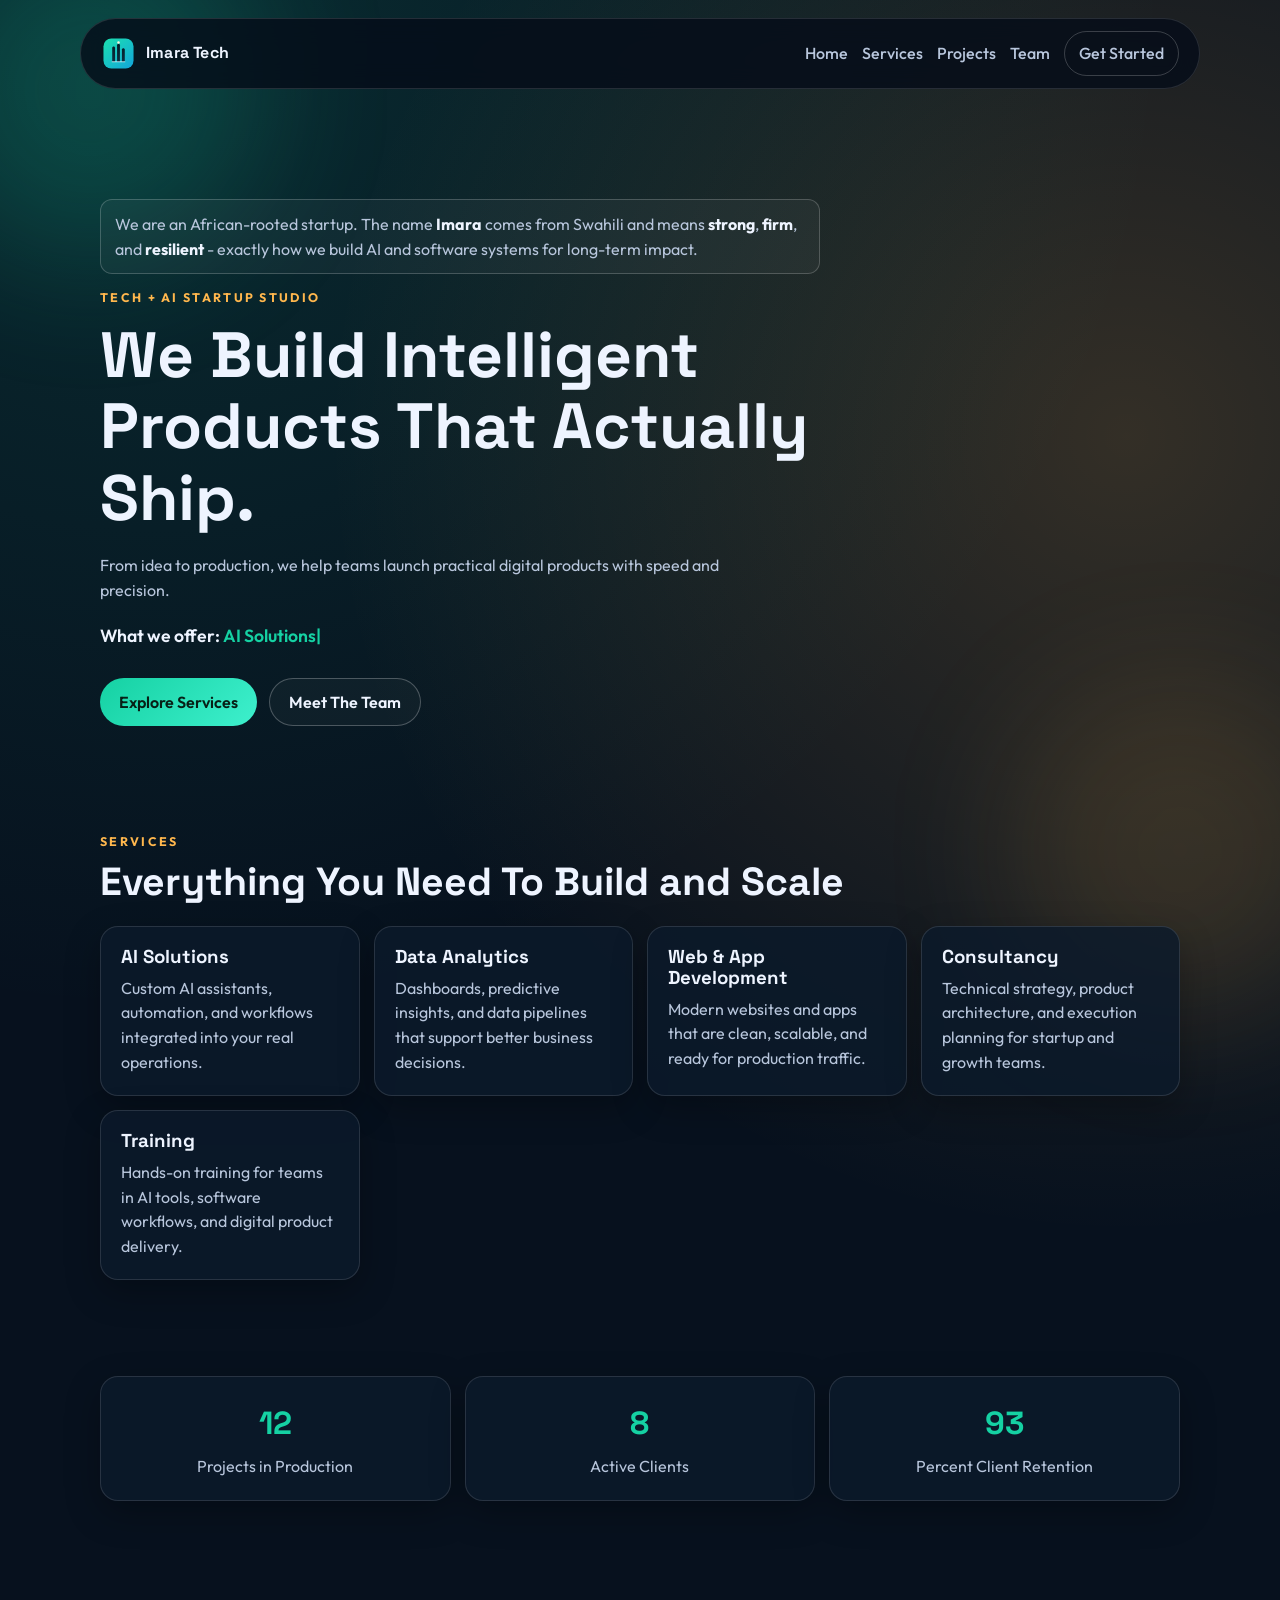
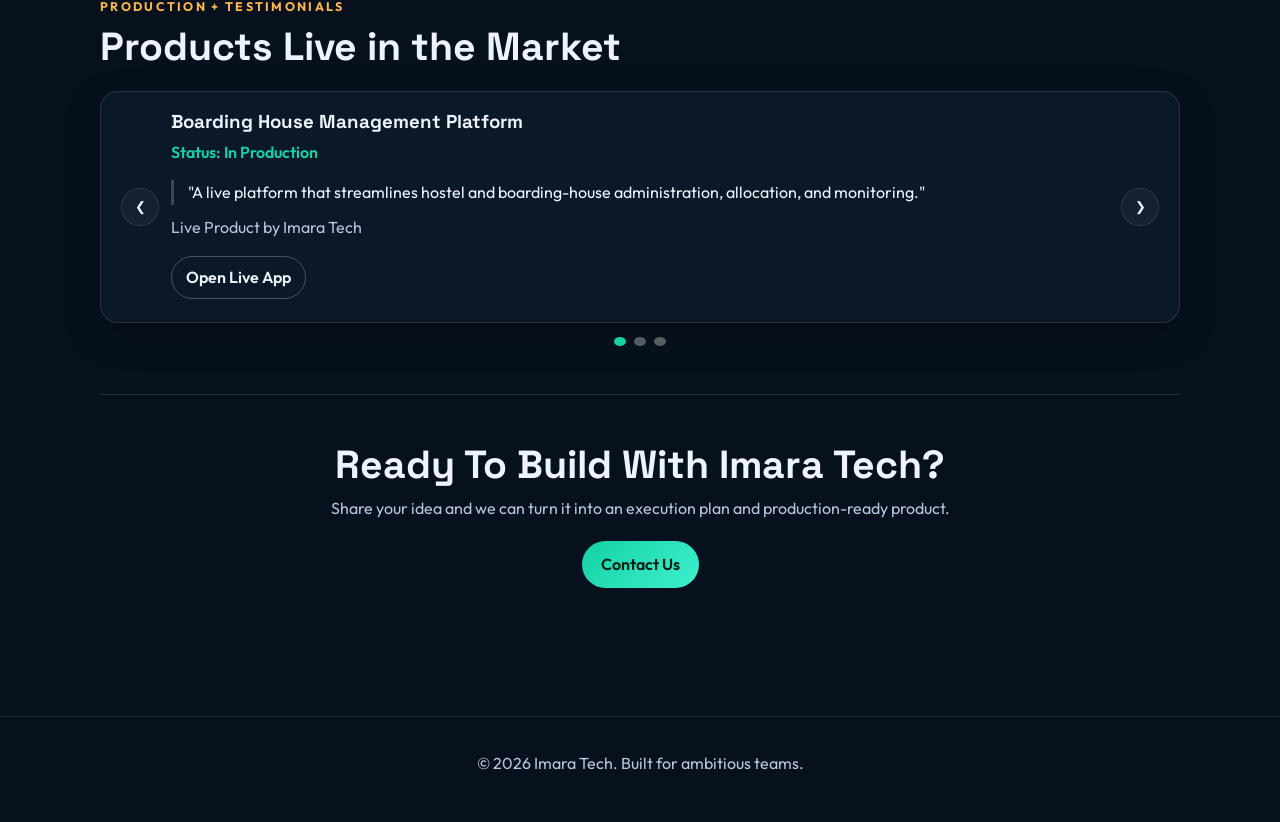
==== index.html @ db025b2d "initial site" ====
<!DOCTYPE html>
<html lang="en">
<head>
  <meta charset="UTF-8" />
  <meta name="viewport" content="width=device-width, initial-scale=1.0" />
  <title>Imara Tech | AI, Data, Web & App Innovation</title>
  <meta name="description" content="Imara Tech builds practical AI products, data systems, modern web and app platforms, and growth-focused consulting and training." />
  <link rel="preconnect" href="https://fonts.googleapis.com" />
  <link rel="preconnect" href="https://fonts.gstatic.com" crossorigin />
  <link href="https://fonts.googleapis.com/css2?family=Outfit:wght@400;500;600;700;800&family=Space+Grotesk:wght@500;700&display=swap" rel="stylesheet" />
  <link rel="stylesheet" href="styles.css?v=20260306a" />
</head>
<body>
  <div class="bg-orb orb-a" aria-hidden="true"></div>
  <div class="bg-orb orb-b" aria-hidden="true"></div>

  <header class="site-header">
    <a href="index.html" class="brand">
      <span class="brand-mark">
        <img class="brand-mark-img" src="assets/logo/imara-mark.svg" alt="Imara Tech logo" />
      </span>
      <span class="brand-text">Imara Tech</span>
    </a>
    <button class="menu-btn" id="menu-btn" aria-label="Toggle navigation">Menu</button>
    <nav id="main-nav" class="main-nav">
      <a href="#home">Home</a>
      <a href="#services">Services</a>
      <a href="#projects">Projects</a>
      <a href="team.html">Team</a>
      <a href="#contact" class="nav-cta">Get Started</a>
    </nav>
  </header>

  <main>
    <section id="home" class="hero reveal">
      <p class="origin-note">
        We are an African-rooted startup. The name <strong>Imara</strong> comes from Swahili and means
        <strong>strong</strong>, <strong>firm</strong>, and <strong>resilient</strong> - exactly how we build AI and software systems for long-term impact.
      </p>
      <p class="eyebrow">Tech + AI Startup Studio</p>
      <h1>We Build Intelligent Products That Actually Ship.</h1>
      <p class="hero-copy">From idea to production, we help teams launch practical digital products with speed and precision.</p>
      <p class="typing-line">What we offer: <span id="typed-service" aria-live="polite"></span><span class="cursor">|</span></p>
      <div class="hero-actions">
        <a href="#services" class="btn btn-primary">Explore Services</a>
        <a href="team.html" class="btn btn-ghost">Meet The Team</a>
      </div>
    </section>

    <section id="services" class="section reveal">
      <div class="section-head">
        <p class="eyebrow">Services</p>
        <h2>Everything You Need To Build and Scale</h2>
      </div>
      <div class="service-grid">
        <article class="card service-card">
          <h3>AI Solutions</h3>
          <p>Custom AI assistants, automation, and workflows integrated into your real operations.</p>
        </article>
        <article class="card service-card">
          <h3>Data Analytics</h3>
          <p>Dashboards, predictive insights, and data pipelines that support better business decisions.</p>
        </article>
        <article class="card service-card">
          <h3>Web & App Development</h3>
          <p>Modern websites and apps that are clean, scalable, and ready for production traffic.</p>
        </article>
        <article class="card service-card">
          <h3>Consultancy</h3>
          <p>Technical strategy, product architecture, and execution planning for startup and growth teams.</p>
        </article>
        <article class="card service-card">
          <h3>Training</h3>
          <p>Hands-on training for teams in AI tools, software workflows, and digital product delivery.</p>
        </article>
      </div>
    </section>

    <section class="section stats reveal" aria-label="Company highlights">
      <div class="stat card">
        <span class="counter" data-target="12">0</span>
        <p>Projects in Production</p>
      </div>
      <div class="stat card">
        <span class="counter" data-target="8">0</span>
        <p>Active Clients</p>
      </div>
      <div class="stat card">
        <span class="counter" data-target="96">0</span>
        <p>Percent Client Retention</p>
      </div>
    </section>

    <section id="projects" class="section reveal">
      <div class="section-head">
        <p class="eyebrow">Production + Testimonials</p>
        <h2>Products Live in the Market</h2>
      </div>

      <div class="testimonial-wrap card">
        <button class="slider-btn" id="prev-slide" aria-label="Previous testimonial">&#10094;</button>

        <article class="slide" data-slide>
          <h3 id="project-title">Boarding House Management Platform</h3>
          <p class="project-meta" id="project-status">Status: In Production</p>
          <blockquote id="project-quote">
            "A live platform that streamlines hostel and boarding-house administration, allocation, and monitoring."
          </blockquote>
          <p class="quote-author" id="project-author">Live Product by Imara Tech</p>
          <p class="project-link-wrap">
            <a id="project-link" class="project-link" href="https://boarding-house-management.streamlit.app/" target="_blank" rel="noopener noreferrer">Open Live App</a>
          </p>
        </article>

        <button class="slider-btn" id="next-slide" aria-label="Next testimonial">&#10095;</button>
      </div>

      <div class="slider-dots" id="slider-dots" aria-label="Testimonial navigation"></div>
    </section>

    <section id="contact" class="section cta reveal">
      <h2>Ready To Build With Imara Tech?</h2>
      <p>Share your idea and we can turn it into an execution plan and production-ready product.</p>
      <a class="btn btn-primary" href="mailto:hello@imaratech.com">Contact Us</a>
    </section>
  </main>

  <footer class="site-footer">
    <p>&copy; <span id="year"></span> Imara Tech. Built for ambitious teams.</p>
  </footer>

  <script src="script.js?v=20260306a"></script>
</body>
</html>
---- styles.css ----
:root {
  --bg: #07111e;
  --bg-soft: #0f1e33;
  --surface: rgba(12, 26, 43, 0.82);
  --text: #eef4ff;
  --muted: #b8c6dc;
  --brand: #15d1a3;
  --brand-dark: #0cae88;
  --accent: #ffb74d;
  --line: rgba(255, 255, 255, 0.12);
  --max-width: 1120px;
  --radius: 18px;
  --shadow: 0 12px 35px rgba(0, 0, 0, 0.28);
}

* {
  box-sizing: border-box;
}

html {
  scroll-behavior: smooth;
}

body {
  margin: 0;
  font-family: "Outfit", sans-serif;
  background:
    radial-gradient(circle at 12% 0%, rgba(21, 209, 163, 0.14), transparent 38%),
    radial-gradient(circle at 88% 18%, rgba(255, 183, 77, 0.18), transparent 35%),
    var(--bg);
  color: var(--text);
  line-height: 1.55;
  overflow-x: hidden;
}

.bg-orb {
  position: fixed;
  width: 340px;
  height: 340px;
  border-radius: 50%;
  filter: blur(70px);
  z-index: -1;
  opacity: 0.5;
}

.orb-a {
  top: -80px;
  left: -80px;
  background: rgba(21, 209, 163, 0.38);
}

.orb-b {
  right: -70px;
  bottom: -120px;
  background: rgba(255, 183, 77, 0.24);
}

.site-header {
  max-width: var(--max-width);
  margin: 18px auto 0;
  padding: 12px 20px;
  border: 1px solid var(--line);
  border-radius: 999px;
  background: rgba(5, 13, 25, 0.82);
  backdrop-filter: blur(12px);
  display: flex;
  align-items: center;
  justify-content: space-between;
  gap: 16px;
  position: sticky;
  top: 10px;
  z-index: 30;
}

.brand {
  display: inline-flex;
  align-items: center;
  gap: 10px;
  text-decoration: none;
  color: var(--text);
  font-family: "Space Grotesk", sans-serif;
  font-weight: 700;
}

.brand-mark {
  width: 35px;
  height: 35px;
  border-radius: 10px;
  display: grid;
  place-items: center;
  overflow: hidden;
}

.brand-mark-img {
  width: 100%;
  height: 100%;
  display: block;
  object-fit: cover;
}

.brand-text {
  letter-spacing: 0.2px;
}

.main-nav {
  display: flex;
  align-items: center;
  gap: 14px;
}

.main-nav a {
  color: var(--muted);
  text-decoration: none;
  font-weight: 500;
  transition: color 0.25s ease;
}

.main-nav a:hover,
.main-nav a.active-link {
  color: var(--text);
}

.nav-cta {
  padding: 9px 14px;
  border-radius: 999px;
  border: 1px solid rgba(255, 255, 255, 0.2);
}

.menu-btn {
  display: none;
  border: 1px solid var(--line);
  background: rgba(255, 255, 255, 0.04);
  color: var(--text);
  border-radius: 10px;
  padding: 8px 12px;
  font-family: inherit;
}

main {
  max-width: var(--max-width);
  margin: 0 auto;
  padding: 30px 20px 80px;
}

.hero {
  padding: 80px 0 58px;
  max-width: 760px;
}

.hero.slim {
  padding-top: 56px;
}

.origin-note {
  margin: 0 0 14px;
  padding: 12px 14px;
  border: 1px solid rgba(255, 255, 255, 0.2);
  border-radius: 12px;
  background: rgba(255, 255, 255, 0.04);
  color: var(--muted);
  max-width: 720px;
}

.origin-note strong {
  color: var(--text);
}

.eyebrow {
  margin: 0;
  text-transform: uppercase;
  letter-spacing: 2.3px;
  color: var(--accent);
  font-size: 0.78rem;
  font-weight: 700;
}

h1,
h2,
h3 {
  font-family: "Space Grotesk", sans-serif;
  line-height: 1.12;
  margin: 0;
}

h1 {
  margin-top: 12px;
  font-size: clamp(2rem, 5vw, 4rem);
}

h2 {
  font-size: clamp(1.55rem, 3.2vw, 2.45rem);
}

.hero-copy {
  margin: 18px 0 0;
  color: var(--muted);
  max-width: 620px;
}

.typing-line {
  margin: 20px 0 0;
  font-size: 1.1rem;
  font-weight: 600;
}

#typed-service {
  color: var(--brand);
}

.cursor {
  animation: blink 0.95s step-end infinite;
  color: var(--brand);
}

@keyframes blink {
  50% {
    opacity: 0;
  }
}

.hero-actions {
  margin-top: 28px;
  display: flex;
  gap: 12px;
  flex-wrap: wrap;
}

.btn {
  display: inline-flex;
  align-items: center;
  justify-content: center;
  border-radius: 999px;
  text-decoration: none;
  padding: 11px 19px;
  font-weight: 600;
}

.btn-primary {
  color: #072016;
  background: linear-gradient(135deg, var(--brand), #3ef0cd);
}

.btn-primary:hover {
  background: linear-gradient(135deg, #0fcb9f, #2de0bf);
}

.btn-ghost {
  color: var(--text);
  border: 1px solid rgba(255, 255, 255, 0.25);
  background: rgba(255, 255, 255, 0.03);
}

.section {
  padding: 48px 0;
}

.section-head {
  margin-bottom: 22px;
}

.section-head h2 {
  margin-top: 8px;
}

.card {
  border: 1px solid var(--line);
  background: var(--surface);
  border-radius: var(--radius);
  box-shadow: var(--shadow);
}

.service-grid {
  display: grid;
  grid-template-columns: repeat(auto-fit, minmax(220px, 1fr));
  gap: 14px;
}

.service-card {
  padding: 20px;
  transition: transform 0.25s ease, border-color 0.25s ease;
  transform-style: preserve-3d;
}

.service-card h3 {
  margin-bottom: 8px;
  color: var(--text);
}

.service-card p {
  margin: 0;
  color: var(--muted);
}

.service-card:hover {
  border-color: rgba(21, 209, 163, 0.56);
}

.stats {
  display: grid;
  grid-template-columns: repeat(auto-fit, minmax(180px, 1fr));
  gap: 14px;
}

.stat {
  padding: 22px;
  text-align: center;
}

.counter {
  display: block;
  font-family: "Space Grotesk", sans-serif;
  font-size: 2rem;
  font-weight: 700;
  color: var(--brand);
}

.stat p {
  margin: 5px 0 0;
  color: var(--muted);
}

.testimonial-wrap {
  display: grid;
  grid-template-columns: auto 1fr auto;
  align-items: center;
  gap: 12px;
  padding: 20px;
}

.slide {
  min-height: 190px;
}

.slide h3 {
  margin-bottom: 7px;
}

.project-meta {
  margin: 0;
  color: var(--brand);
  font-weight: 600;
}

blockquote {
  margin: 16px 0 0;
  padding-left: 14px;
  border-left: 3px solid rgba(255, 255, 255, 0.2);
  color: var(--text);
}

.quote-author {
  margin-top: 10px;
  color: var(--muted);
}

.project-link-wrap {
  margin: 16px 0 0;
}

.project-link {
  display: inline-flex;
  text-decoration: none;
  border-radius: 999px;
  border: 1px solid rgba(255, 255, 255, 0.25);
  color: var(--text);
  padding: 8px 14px;
  font-weight: 600;
  transition: border-color 0.2s ease, color 0.2s ease, transform 0.2s ease;
}

.project-link:hover {
  color: var(--brand);
  border-color: rgba(21, 209, 163, 0.56);
  transform: translateY(-1px);
}

.slider-btn {
  border: 1px solid var(--line);
  background: rgba(255, 255, 255, 0.04);
  color: var(--text);
  width: 38px;
  height: 38px;
  border-radius: 50%;
  cursor: pointer;
}

.slider-dots {
  margin-top: 14px;
  display: flex;
  gap: 8px;
  justify-content: center;
}

.dot {
  width: 9px;
  height: 9px;
  border-radius: 50%;
  background: rgba(255, 255, 255, 0.32);
  border: none;
  cursor: pointer;
}

.dot.active {
  background: var(--brand);
}

.team-grid {
  display: grid;
  grid-template-columns: repeat(auto-fit, minmax(230px, 1fr));
  gap: 14px;
}

.team-card {
  padding: 18px;
}

.avatar-wrap {
  width: 112px;
  height: 112px;
  margin-bottom: 12px;
}

.avatar-photo {
  width: 100%;
  height: 100%;
  border-radius: 20px;
  object-fit: cover;
  border: 1px solid rgba(255, 255, 255, 0.22);
  box-shadow: 0 10px 28px rgba(0, 0, 0, 0.28);
}

.avatar {
  width: 100%;
  height: 100%;
  border-radius: 20px;
  background: linear-gradient(135deg, rgba(21, 209, 163, 0.88), rgba(255, 183, 77, 0.88));
  display: grid;
  place-items: center;
  color: #062018;
  font-weight: 700;
  font-family: "Space Grotesk", sans-serif;
}

.team-role {
  margin: 6px 0 8px;
  color: var(--brand);
  font-weight: 600;
}

.team-bio {
  margin: 0;
  color: var(--muted);
}

.team-link-wrap {
  margin: 14px 0 0;
}

.team-link {
  color: var(--text);
  text-decoration: none;
  font-weight: 600;
  border-bottom: 1px solid rgba(255, 255, 255, 0.2);
  padding-bottom: 2px;
}

.team-link:hover {
  color: var(--brand);
}

.cta {
  text-align: center;
  border-top: 1px solid var(--line);
}

.cta h2 {
  margin-bottom: 10px;
}

.cta p {
  color: var(--muted);
  margin: 0 auto 20px;
  max-width: 680px;
}

.site-footer {
  border-top: 1px solid var(--line);
  text-align: center;
  padding: 18px 20px 30px;
  color: var(--muted);
}

.reveal {
  opacity: 0;
  transform: translateY(28px);
  transition: opacity 0.65s ease, transform 0.65s ease;
}

.reveal.visible {
  opacity: 1;
  transform: translateY(0);
}

@media (max-width: 860px) {
  .menu-btn {
    display: inline-flex;
  }

  .main-nav {
    position: absolute;
    top: 64px;
    left: 12px;
    right: 12px;
    border: 1px solid var(--line);
    border-radius: 16px;
    background: rgba(5, 13, 25, 0.96);
    padding: 12px;
    flex-direction: column;
    align-items: stretch;
    display: none;
  }

  .main-nav.open {
    display: flex;
  }

  .main-nav a {
    padding: 8px;
  }

  .nav-cta {
    text-align: center;
  }

  .site-header {
    border-radius: 16px;
    align-items: flex-start;
  }

  .brand-text {
    font-size: 0.95rem;
  }

  .hero {
    padding-top: 44px;
  }

  .testimonial-wrap {
    grid-template-columns: 1fr;
    text-align: left;
  }

  .slider-btn {
    justify-self: start;
  }
}
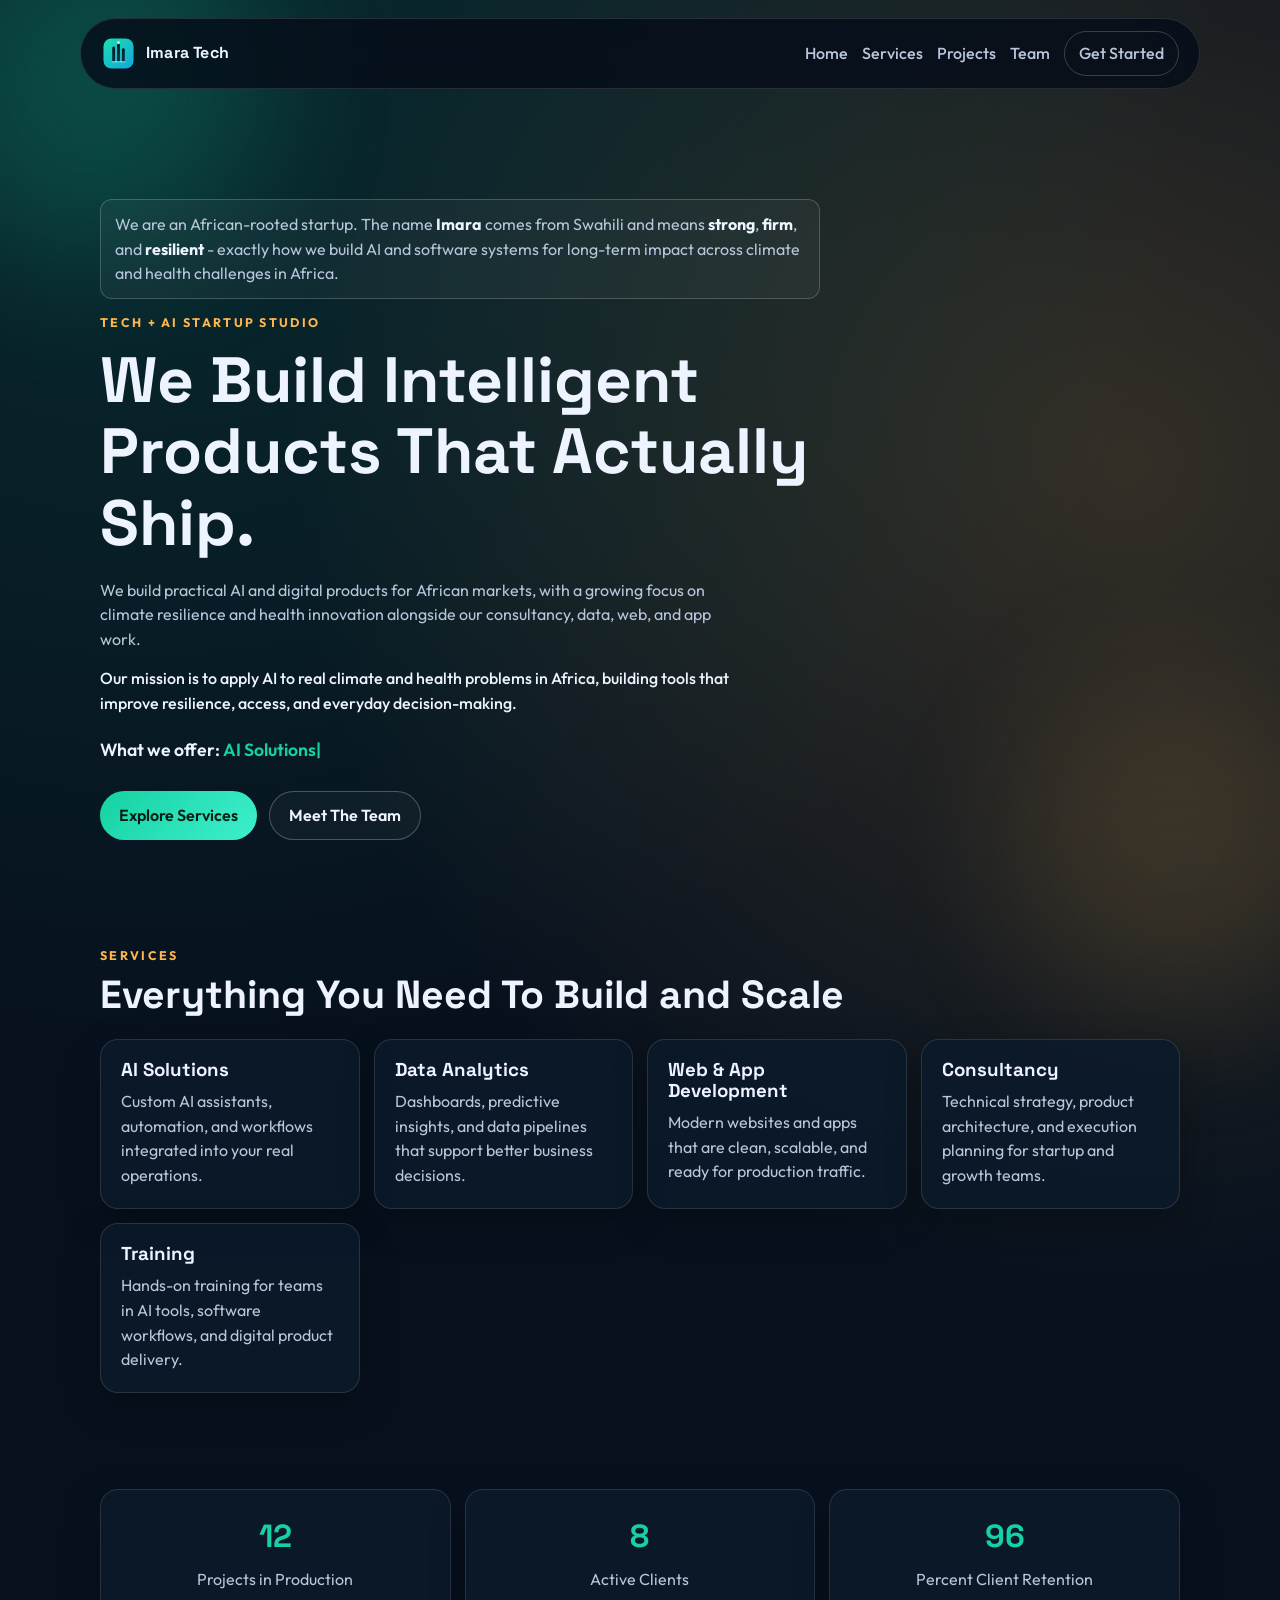
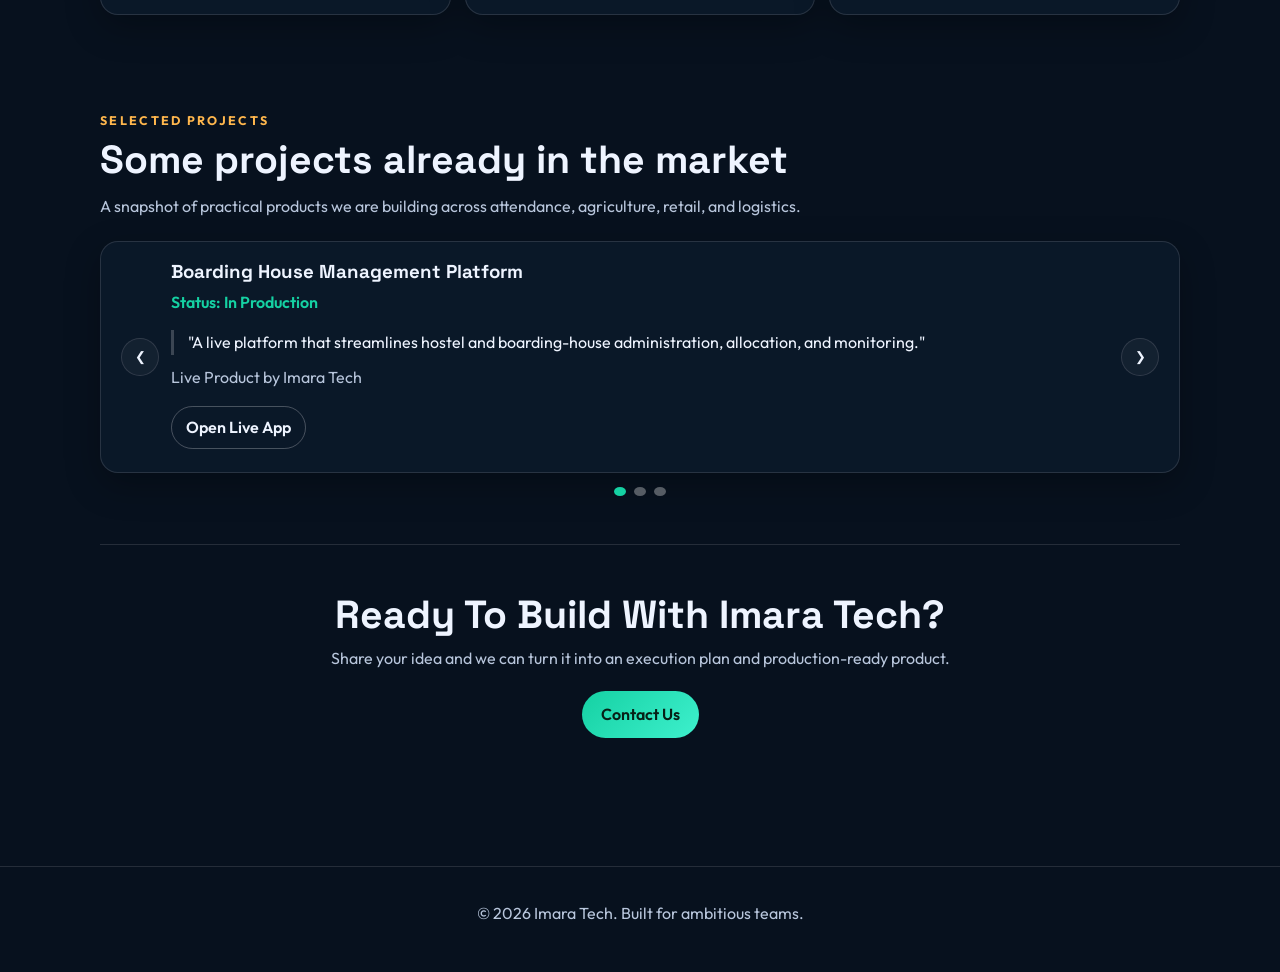
==== commit a0afa312: "Add mission statement to homepage" ====
--- a/index.html
+++ b/index.html
@@ -3,8 +3,8 @@
 <head>
   <meta charset="UTF-8" />
   <meta name="viewport" content="width=device-width, initial-scale=1.0" />
-  <title>Imara Tech | AI, Data, Web & App Innovation</title>
-  <meta name="description" content="Imara Tech builds practical AI products, data systems, modern web and app platforms, and growth-focused consulting and training." />
+  <title>Imara Tech | AI for Climate, Health, and Digital Innovation</title>
+  <meta name="description" content="Imara Tech builds practical AI products, data systems, and digital platforms with a focus on climate and health challenges in Africa." />
   <link rel="preconnect" href="https://fonts.googleapis.com" />
   <link rel="preconnect" href="https://fonts.gstatic.com" crossorigin />
   <link href="https://fonts.googleapis.com/css2?family=Outfit:wght@400;500;600;700;800&family=Space+Grotesk:wght@500;700&display=swap" rel="stylesheet" />
@@ -35,11 +35,12 @@
     <section id="home" class="hero reveal">
       <p class="origin-note">
         We are an African-rooted startup. The name <strong>Imara</strong> comes from Swahili and means
-        <strong>strong</strong>, <strong>firm</strong>, and <strong>resilient</strong> - exactly how we build AI and software systems for long-term impact.
+        <strong>strong</strong>, <strong>firm</strong>, and <strong>resilient</strong> - exactly how we build AI and software systems for long-term impact across climate and health challenges in Africa.
       </p>
       <p class="eyebrow">Tech + AI Startup Studio</p>
       <h1>We Build Intelligent Products That Actually Ship.</h1>
-      <p class="hero-copy">From idea to production, we help teams launch practical digital products with speed and precision.</p>
+      <p class="hero-copy">We build practical AI and digital products for African markets, with a growing focus on climate resilience and health innovation alongside our consultancy, data, web, and app work.</p>
+      <p class="mission-note">Our mission is to apply AI to real climate and health problems in Africa, building tools that improve resilience, access, and everyday decision-making.</p>
       <p class="typing-line">What we offer: <span id="typed-service" aria-live="polite"></span><span class="cursor">|</span></p>
       <div class="hero-actions">
         <a href="#services" class="btn btn-primary">Explore Services</a>
@@ -93,22 +94,23 @@
 
     <section id="projects" class="section reveal">
       <div class="section-head">
-        <p class="eyebrow">Production + Testimonials</p>
-        <h2>Products Live in the Market</h2>
+        <p class="eyebrow">Selected Projects</p>
+        <h2>Some projects already in the market</h2>
+        <p class="section-copy">A snapshot of practical products we are building across attendance, agriculture, retail, and logistics.</p>
       </div>
 
       <div class="testimonial-wrap card">
         <button class="slider-btn" id="prev-slide" aria-label="Previous testimonial">&#10094;</button>
 
         <article class="slide" data-slide>
-          <h3 id="project-title">Boarding House Management Platform</h3>
+          <h3 id="project-title">Facial Recognition for Attendance</h3>
           <p class="project-meta" id="project-status">Status: In Production</p>
           <blockquote id="project-quote">
-            "A live platform that streamlines hostel and boarding-house administration, allocation, and monitoring."
+            "A computer vision attendance platform built to reduce manual registers, improve accuracy, and give schools or teams faster reporting on presence and timekeeping."
           </blockquote>
-          <p class="quote-author" id="project-author">Live Product by Imara Tech</p>
+          <p class="quote-author" id="project-author">Education and workforce operations solution</p>
           <p class="project-link-wrap">
-            <a id="project-link" class="project-link" href="https://boarding-house-management.streamlit.app/" target="_blank" rel="noopener noreferrer">Open Live App</a>
+            <a id="project-link" class="project-link" href="#" style="display: none;">View Project</a>
           </p>
         </article>
 
--- a/styles.css
+++ b/styles.css
@@ -197,6 +197,13 @@
   max-width: 620px;
 }
 
+.mission-note {
+  margin: 14px 0 0;
+  max-width: 680px;
+  color: var(--text);
+  font-weight: 500;
+}
+
 .typing-line {
   margin: 20px 0 0;
   font-size: 1.1rem;
@@ -260,6 +267,12 @@
 
 .section-head h2 {
   margin-top: 8px;
+}
+
+.section-copy {
+  margin: 12px 0 0;
+  max-width: 760px;
+  color: var(--muted);
 }
 
 .card {
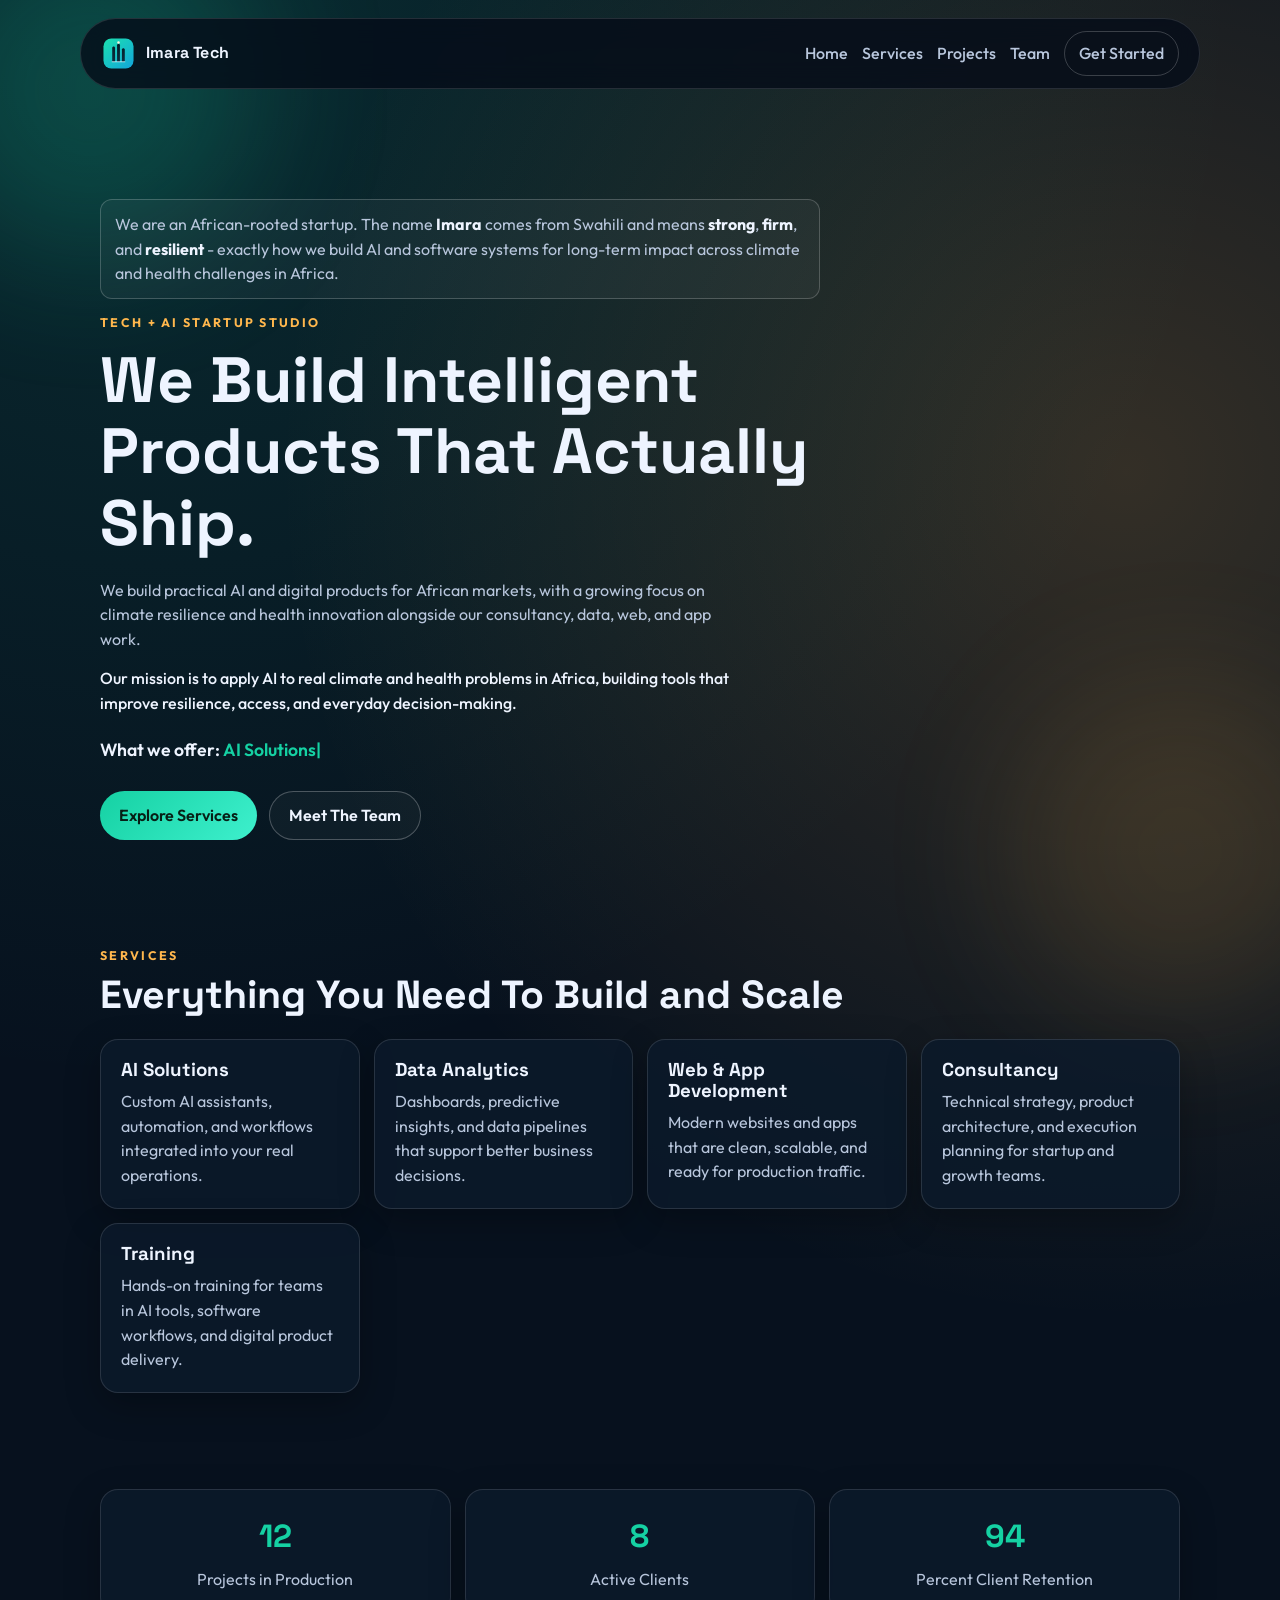
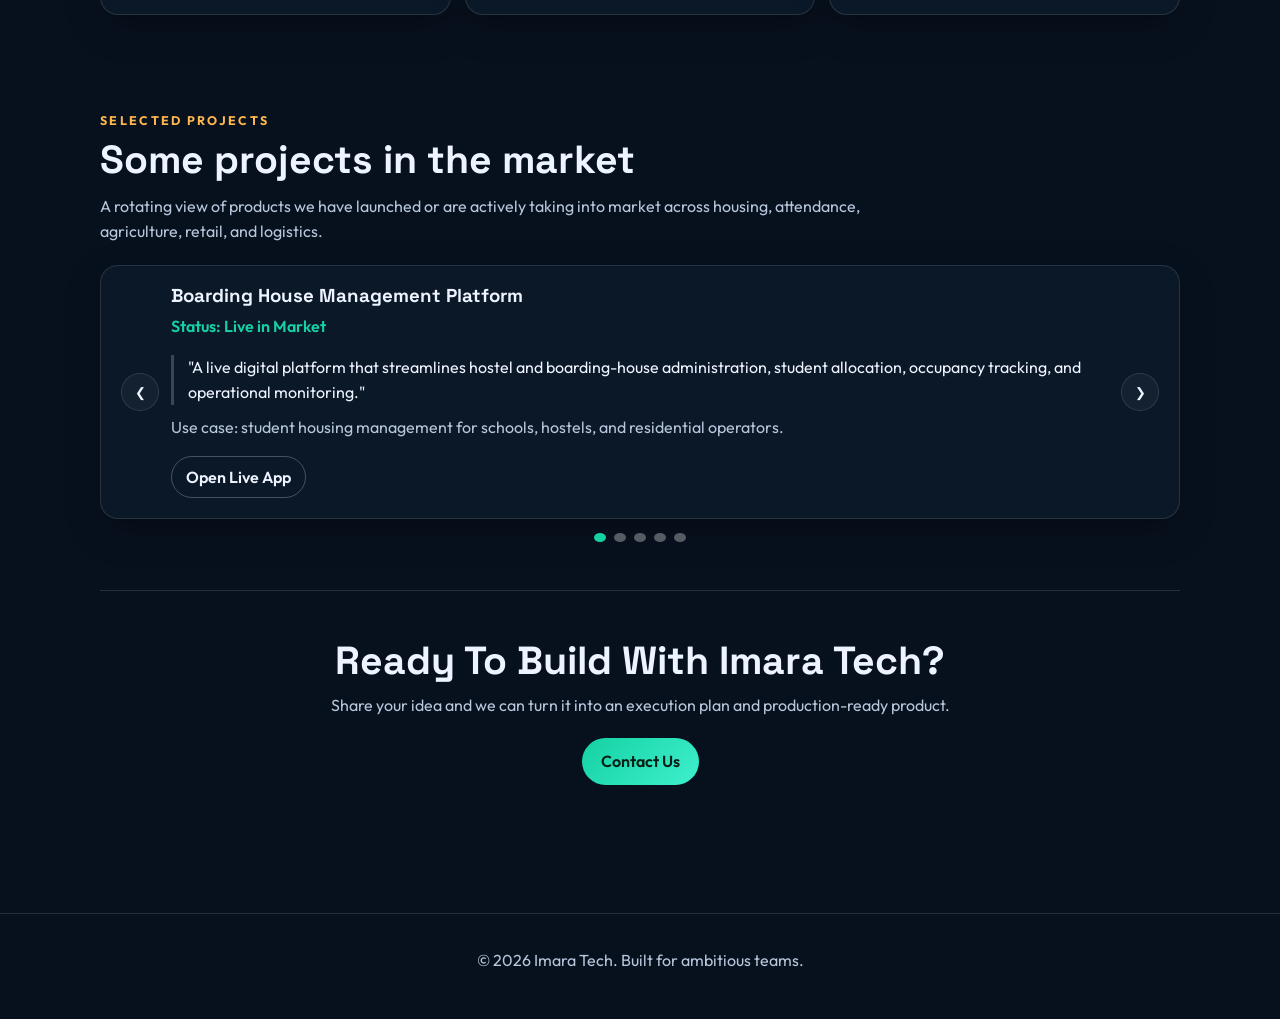
==== commit 7cd68d28: "Update projects slider with five projects" ====
--- a/index.html
+++ b/index.html
@@ -95,29 +95,29 @@
     <section id="projects" class="section reveal">
       <div class="section-head">
         <p class="eyebrow">Selected Projects</p>
-        <h2>Some projects already in the market</h2>
-        <p class="section-copy">A snapshot of practical products we are building across attendance, agriculture, retail, and logistics.</p>
+        <h2>Some projects in the market</h2>
+        <p class="section-copy">A rotating view of products we have launched or are actively taking into market across housing, attendance, agriculture, retail, and logistics.</p>
       </div>
 
       <div class="testimonial-wrap card">
-        <button class="slider-btn" id="prev-slide" aria-label="Previous testimonial">&#10094;</button>
+        <button class="slider-btn" id="prev-slide" aria-label="Previous project">&#10094;</button>
 
         <article class="slide" data-slide>
-          <h3 id="project-title">Facial Recognition for Attendance</h3>
-          <p class="project-meta" id="project-status">Status: In Production</p>
+          <h3 id="project-title">Boarding House Management Platform</h3>
+          <p class="project-meta" id="project-status">Status: Live in Market</p>
           <blockquote id="project-quote">
-            "A computer vision attendance platform built to reduce manual registers, improve accuracy, and give schools or teams faster reporting on presence and timekeeping."
+            "A live digital platform that streamlines hostel and boarding-house administration, student allocation, occupancy tracking, and operational monitoring."
           </blockquote>
-          <p class="quote-author" id="project-author">Education and workforce operations solution</p>
+          <p class="quote-author" id="project-author">Use case: student housing management for schools, hostels, and residential operators.</p>
           <p class="project-link-wrap">
-            <a id="project-link" class="project-link" href="#" style="display: none;">View Project</a>
+            <a id="project-link" class="project-link" href="https://boarding-house-management.streamlit.app/" target="_blank" rel="noopener noreferrer">Open Live App</a>
           </p>
         </article>
 
-        <button class="slider-btn" id="next-slide" aria-label="Next testimonial">&#10095;</button>
+        <button class="slider-btn" id="next-slide" aria-label="Next project">&#10095;</button>
       </div>
 
-      <div class="slider-dots" id="slider-dots" aria-label="Testimonial navigation"></div>
+      <div class="slider-dots" id="slider-dots" aria-label="Project navigation"></div>
     </section>
 
     <section id="contact" class="section cta reveal">
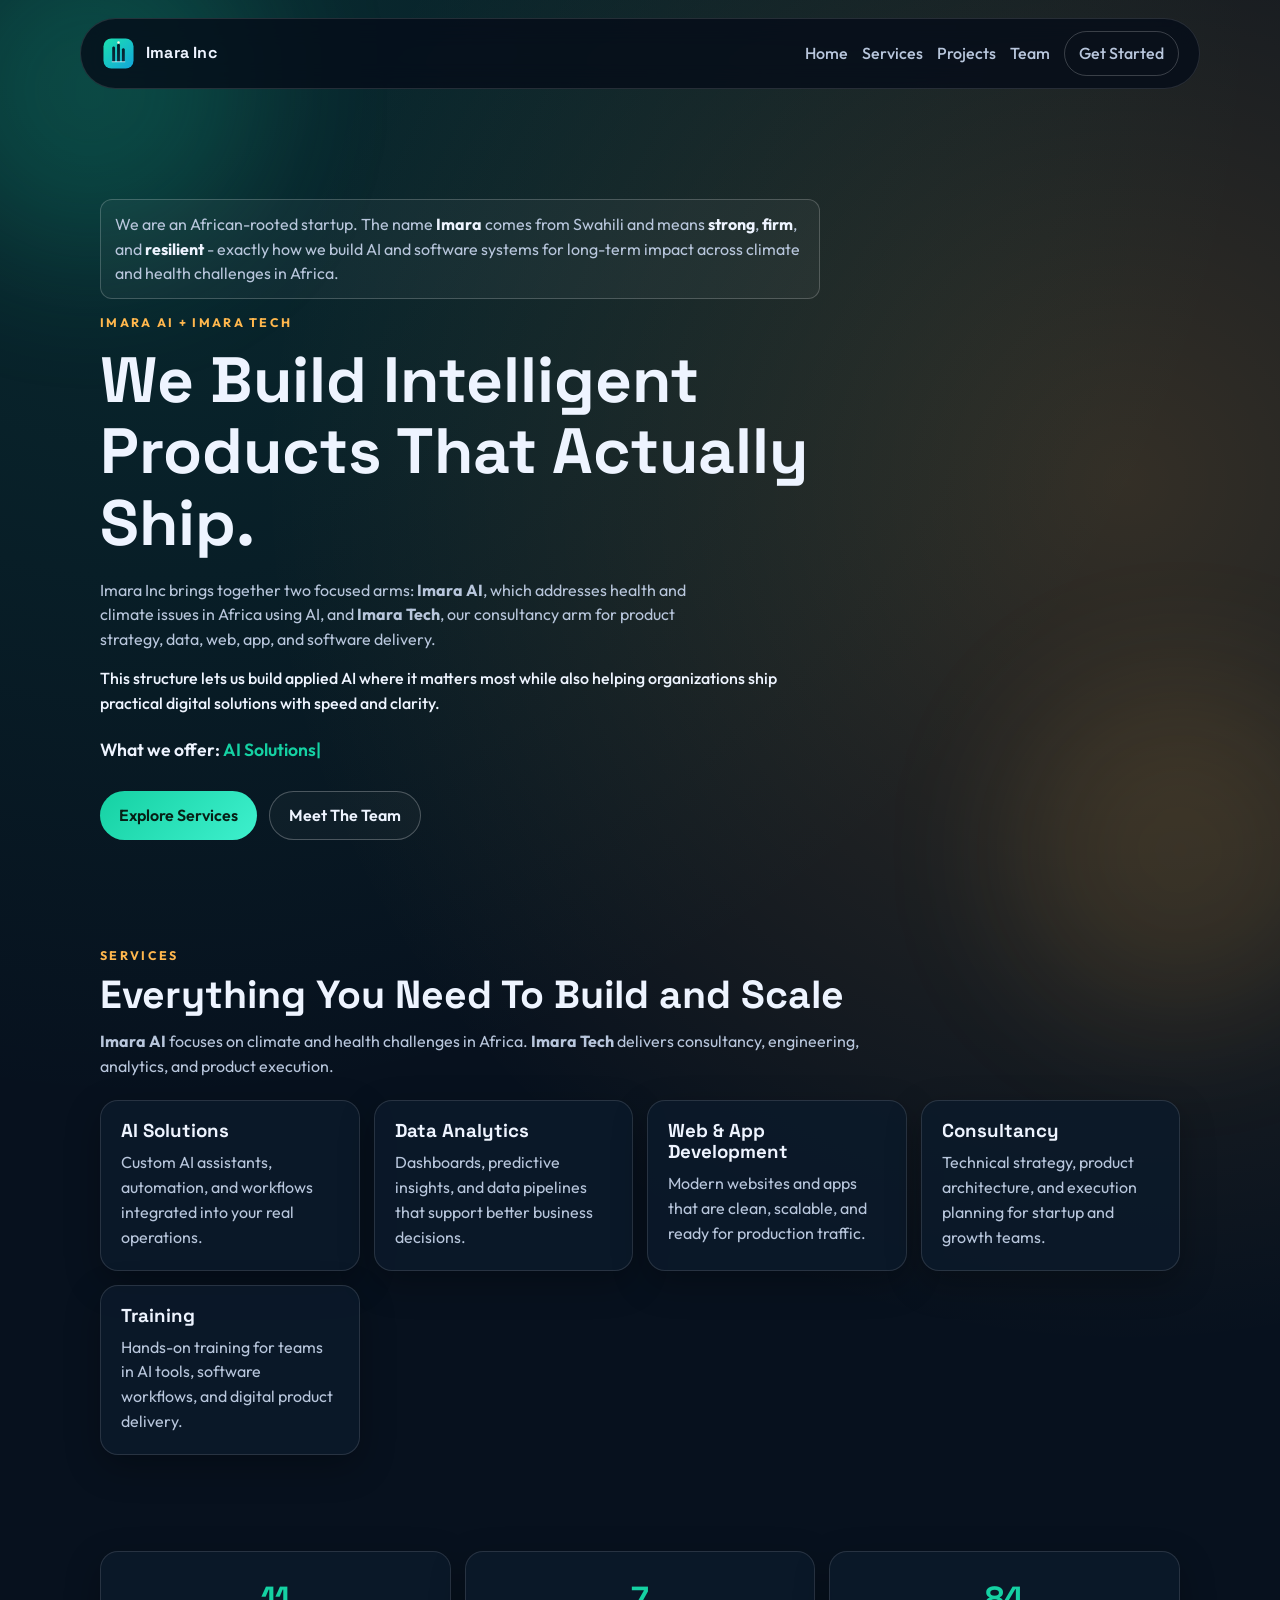
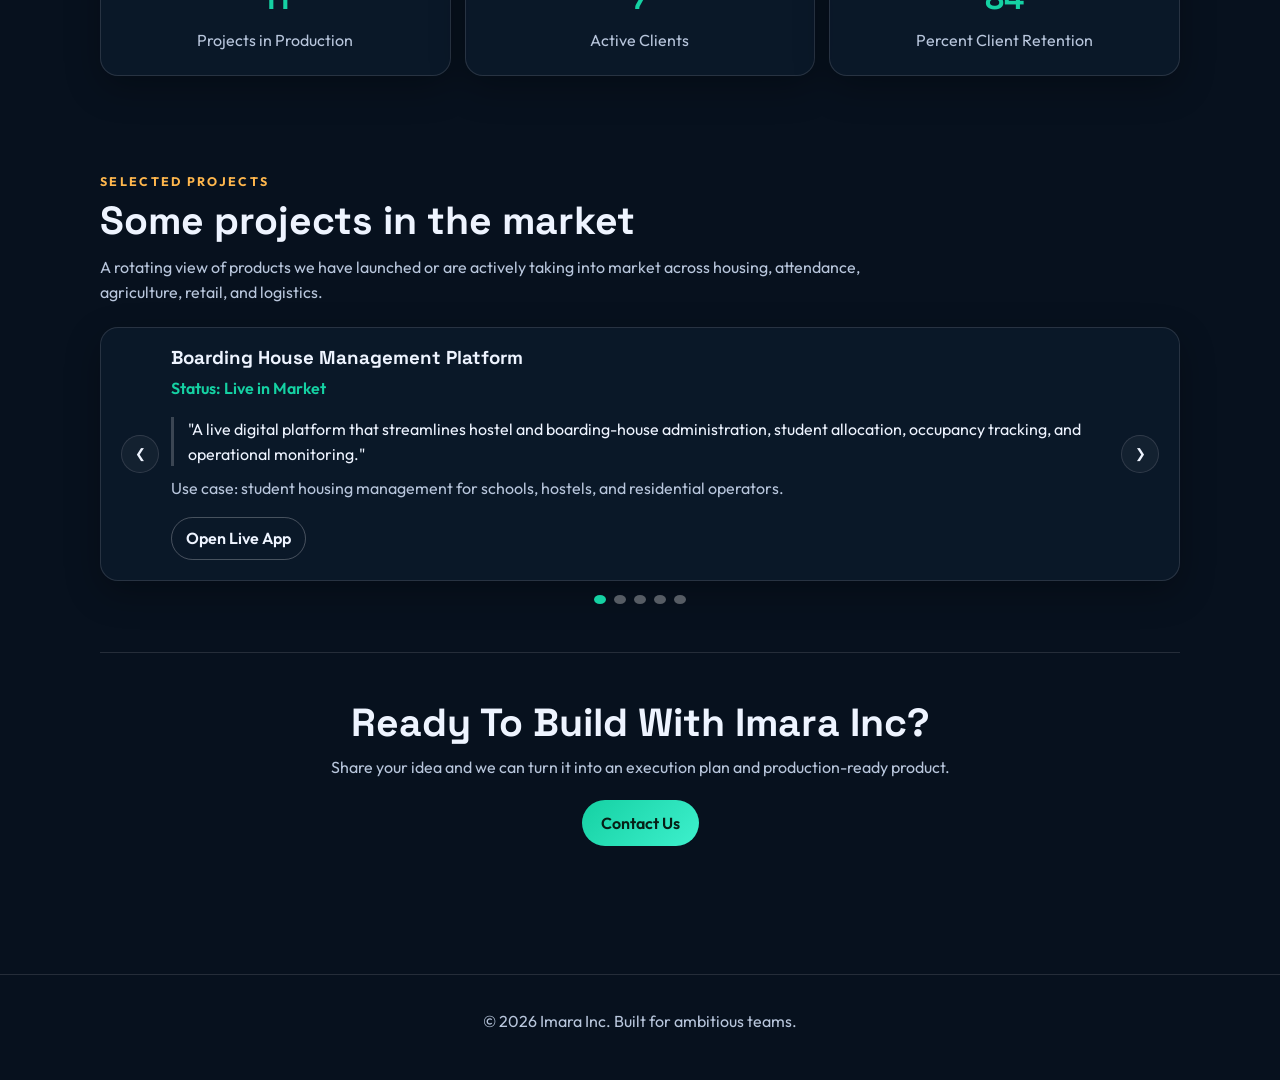
==== commit 92e38885: "Rebrand site as Imara Inc with AI and Tech arms" ====
--- a/index.html
+++ b/index.html
@@ -3,8 +3,8 @@
 <head>
   <meta charset="UTF-8" />
   <meta name="viewport" content="width=device-width, initial-scale=1.0" />
-  <title>Imara Tech | AI for Climate, Health, and Digital Innovation</title>
-  <meta name="description" content="Imara Tech builds practical AI products, data systems, and digital platforms with a focus on climate and health challenges in Africa." />
+  <title>Imara Inc | Imara AI and Imara Tech</title>
+  <meta name="description" content="Imara Inc operates through Imara AI, focused on climate and health challenges in Africa, and Imara Tech, the consultancy arm for digital product delivery." />
   <link rel="preconnect" href="https://fonts.googleapis.com" />
   <link rel="preconnect" href="https://fonts.gstatic.com" crossorigin />
   <link href="https://fonts.googleapis.com/css2?family=Outfit:wght@400;500;600;700;800&family=Space+Grotesk:wght@500;700&display=swap" rel="stylesheet" />
@@ -17,9 +17,9 @@
   <header class="site-header">
     <a href="index.html" class="brand">
       <span class="brand-mark">
-        <img class="brand-mark-img" src="assets/logo/imara-mark.svg" alt="Imara Tech logo" />
+        <img class="brand-mark-img" src="assets/logo/imara-mark.svg" alt="Imara Inc logo" />
       </span>
-      <span class="brand-text">Imara Tech</span>
+      <span class="brand-text">Imara Inc</span>
     </a>
     <button class="menu-btn" id="menu-btn" aria-label="Toggle navigation">Menu</button>
     <nav id="main-nav" class="main-nav">
@@ -37,10 +37,10 @@
         We are an African-rooted startup. The name <strong>Imara</strong> comes from Swahili and means
         <strong>strong</strong>, <strong>firm</strong>, and <strong>resilient</strong> - exactly how we build AI and software systems for long-term impact across climate and health challenges in Africa.
       </p>
-      <p class="eyebrow">Tech + AI Startup Studio</p>
+      <p class="eyebrow">Imara AI + Imara Tech</p>
       <h1>We Build Intelligent Products That Actually Ship.</h1>
-      <p class="hero-copy">We build practical AI and digital products for African markets, with a growing focus on climate resilience and health innovation alongside our consultancy, data, web, and app work.</p>
-      <p class="mission-note">Our mission is to apply AI to real climate and health problems in Africa, building tools that improve resilience, access, and everyday decision-making.</p>
+      <p class="hero-copy">Imara Inc brings together two focused arms: <strong>Imara AI</strong>, which addresses health and climate issues in Africa using AI, and <strong>Imara Tech</strong>, our consultancy arm for product strategy, data, web, app, and software delivery.</p>
+      <p class="mission-note">This structure lets us build applied AI where it matters most while also helping organizations ship practical digital solutions with speed and clarity.</p>
       <p class="typing-line">What we offer: <span id="typed-service" aria-live="polite"></span><span class="cursor">|</span></p>
       <div class="hero-actions">
         <a href="#services" class="btn btn-primary">Explore Services</a>
@@ -52,6 +52,7 @@
       <div class="section-head">
         <p class="eyebrow">Services</p>
         <h2>Everything You Need To Build and Scale</h2>
+        <p class="section-copy"><strong>Imara AI</strong> focuses on climate and health challenges in Africa. <strong>Imara Tech</strong> delivers consultancy, engineering, analytics, and product execution.</p>
       </div>
       <div class="service-grid">
         <article class="card service-card">
@@ -121,14 +122,14 @@
     </section>
 
     <section id="contact" class="section cta reveal">
-      <h2>Ready To Build With Imara Tech?</h2>
+      <h2>Ready To Build With Imara Inc?</h2>
       <p>Share your idea and we can turn it into an execution plan and production-ready product.</p>
       <a class="btn btn-primary" href="mailto:hello@imaratech.com">Contact Us</a>
     </section>
   </main>
 
   <footer class="site-footer">
-    <p>&copy; <span id="year"></span> Imara Tech. Built for ambitious teams.</p>
+    <p>&copy; <span id="year"></span> Imara Inc. Built for ambitious teams.</p>
   </footer>
 
   <script src="script.js?v=20260306a"></script>
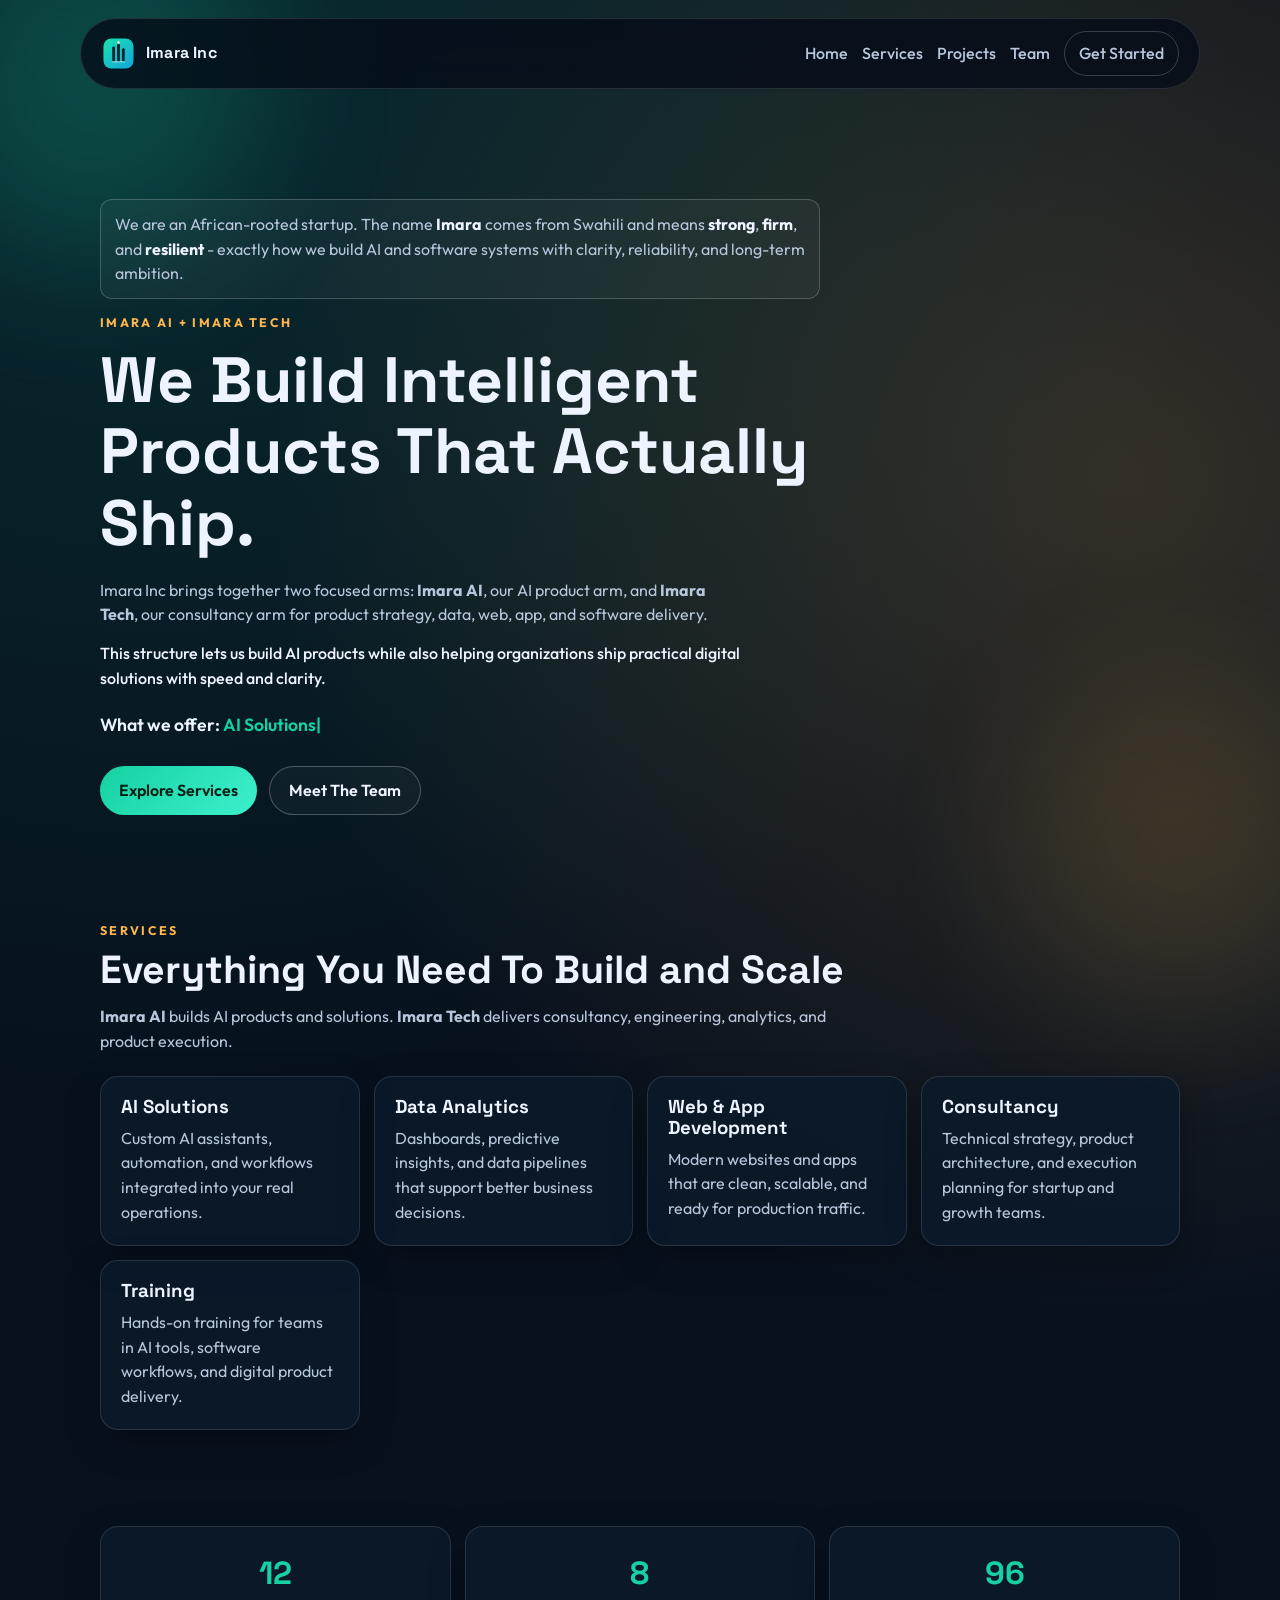
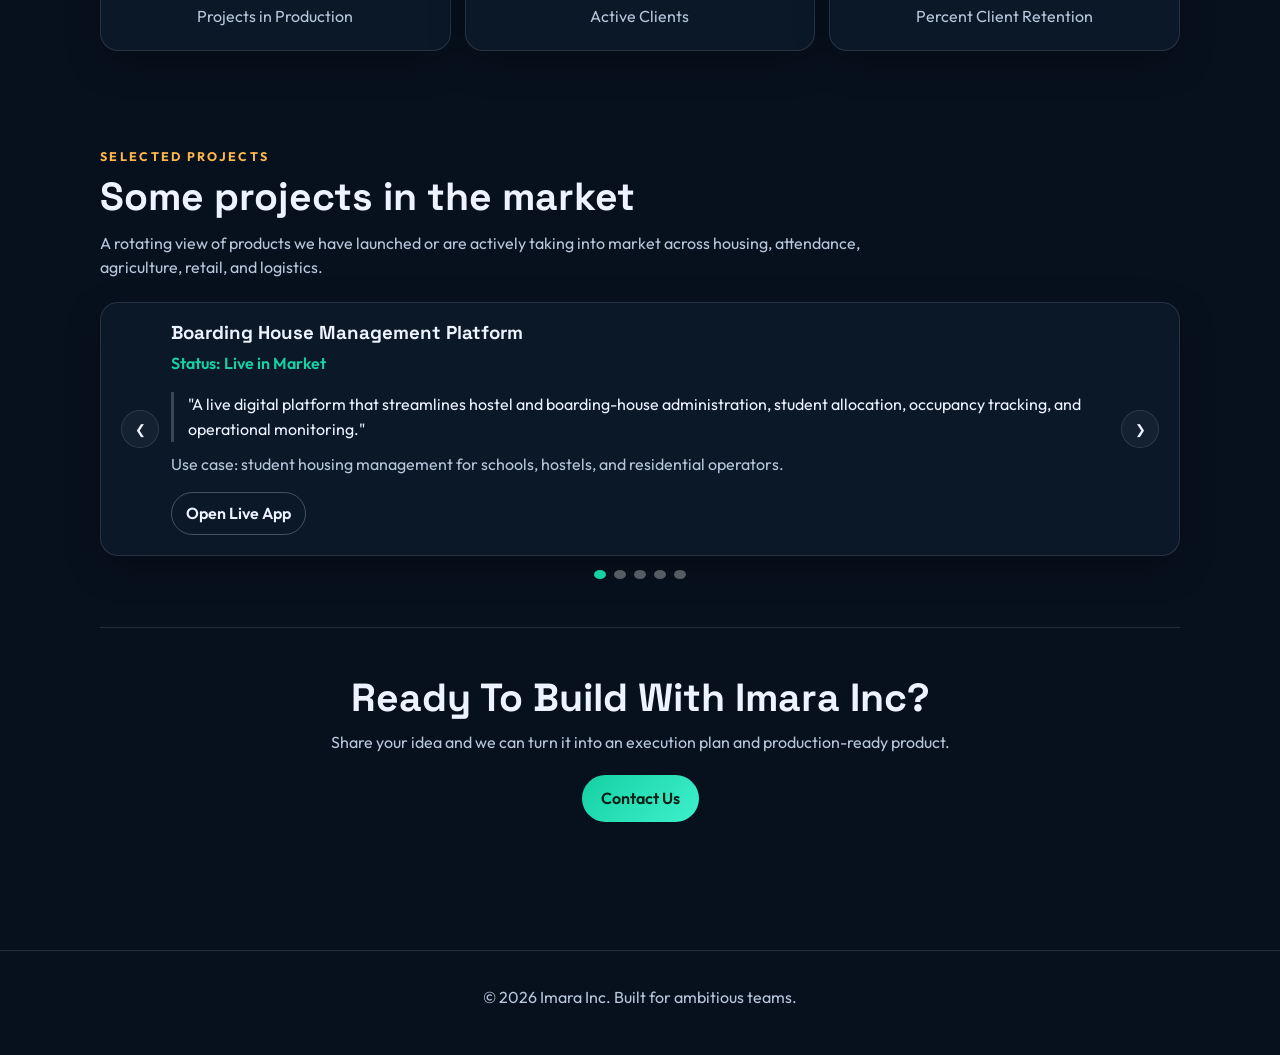
==== commit 19097b15: "Remove issue and research-related website copy" ====
--- a/index.html
+++ b/index.html
@@ -4,7 +4,7 @@
   <meta charset="UTF-8" />
   <meta name="viewport" content="width=device-width, initial-scale=1.0" />
   <title>Imara Inc | Imara AI and Imara Tech</title>
-  <meta name="description" content="Imara Inc operates through Imara AI, focused on climate and health challenges in Africa, and Imara Tech, the consultancy arm for digital product delivery." />
+  <meta name="description" content="Imara Inc operates through Imara AI, the AI product arm, and Imara Tech, the consultancy arm for digital product delivery." />
   <link rel="preconnect" href="https://fonts.googleapis.com" />
   <link rel="preconnect" href="https://fonts.gstatic.com" crossorigin />
   <link href="https://fonts.googleapis.com/css2?family=Outfit:wght@400;500;600;700;800&family=Space+Grotesk:wght@500;700&display=swap" rel="stylesheet" />
@@ -35,12 +35,12 @@
     <section id="home" class="hero reveal">
       <p class="origin-note">
         We are an African-rooted startup. The name <strong>Imara</strong> comes from Swahili and means
-        <strong>strong</strong>, <strong>firm</strong>, and <strong>resilient</strong> - exactly how we build AI and software systems for long-term impact across climate and health challenges in Africa.
+        <strong>strong</strong>, <strong>firm</strong>, and <strong>resilient</strong> - exactly how we build AI and software systems with clarity, reliability, and long-term ambition.
       </p>
       <p class="eyebrow">Imara AI + Imara Tech</p>
       <h1>We Build Intelligent Products That Actually Ship.</h1>
-      <p class="hero-copy">Imara Inc brings together two focused arms: <strong>Imara AI</strong>, which addresses health and climate issues in Africa using AI, and <strong>Imara Tech</strong>, our consultancy arm for product strategy, data, web, app, and software delivery.</p>
-      <p class="mission-note">This structure lets us build applied AI where it matters most while also helping organizations ship practical digital solutions with speed and clarity.</p>
+      <p class="hero-copy">Imara Inc brings together two focused arms: <strong>Imara AI</strong>, our AI product arm, and <strong>Imara Tech</strong>, our consultancy arm for product strategy, data, web, app, and software delivery.</p>
+      <p class="mission-note">This structure lets us build AI products while also helping organizations ship practical digital solutions with speed and clarity.</p>
       <p class="typing-line">What we offer: <span id="typed-service" aria-live="polite"></span><span class="cursor">|</span></p>
       <div class="hero-actions">
         <a href="#services" class="btn btn-primary">Explore Services</a>
@@ -52,7 +52,7 @@
       <div class="section-head">
         <p class="eyebrow">Services</p>
         <h2>Everything You Need To Build and Scale</h2>
-        <p class="section-copy"><strong>Imara AI</strong> focuses on climate and health challenges in Africa. <strong>Imara Tech</strong> delivers consultancy, engineering, analytics, and product execution.</p>
+        <p class="section-copy"><strong>Imara AI</strong> builds AI products and solutions. <strong>Imara Tech</strong> delivers consultancy, engineering, analytics, and product execution.</p>
       </div>
       <div class="service-grid">
         <article class="card service-card">
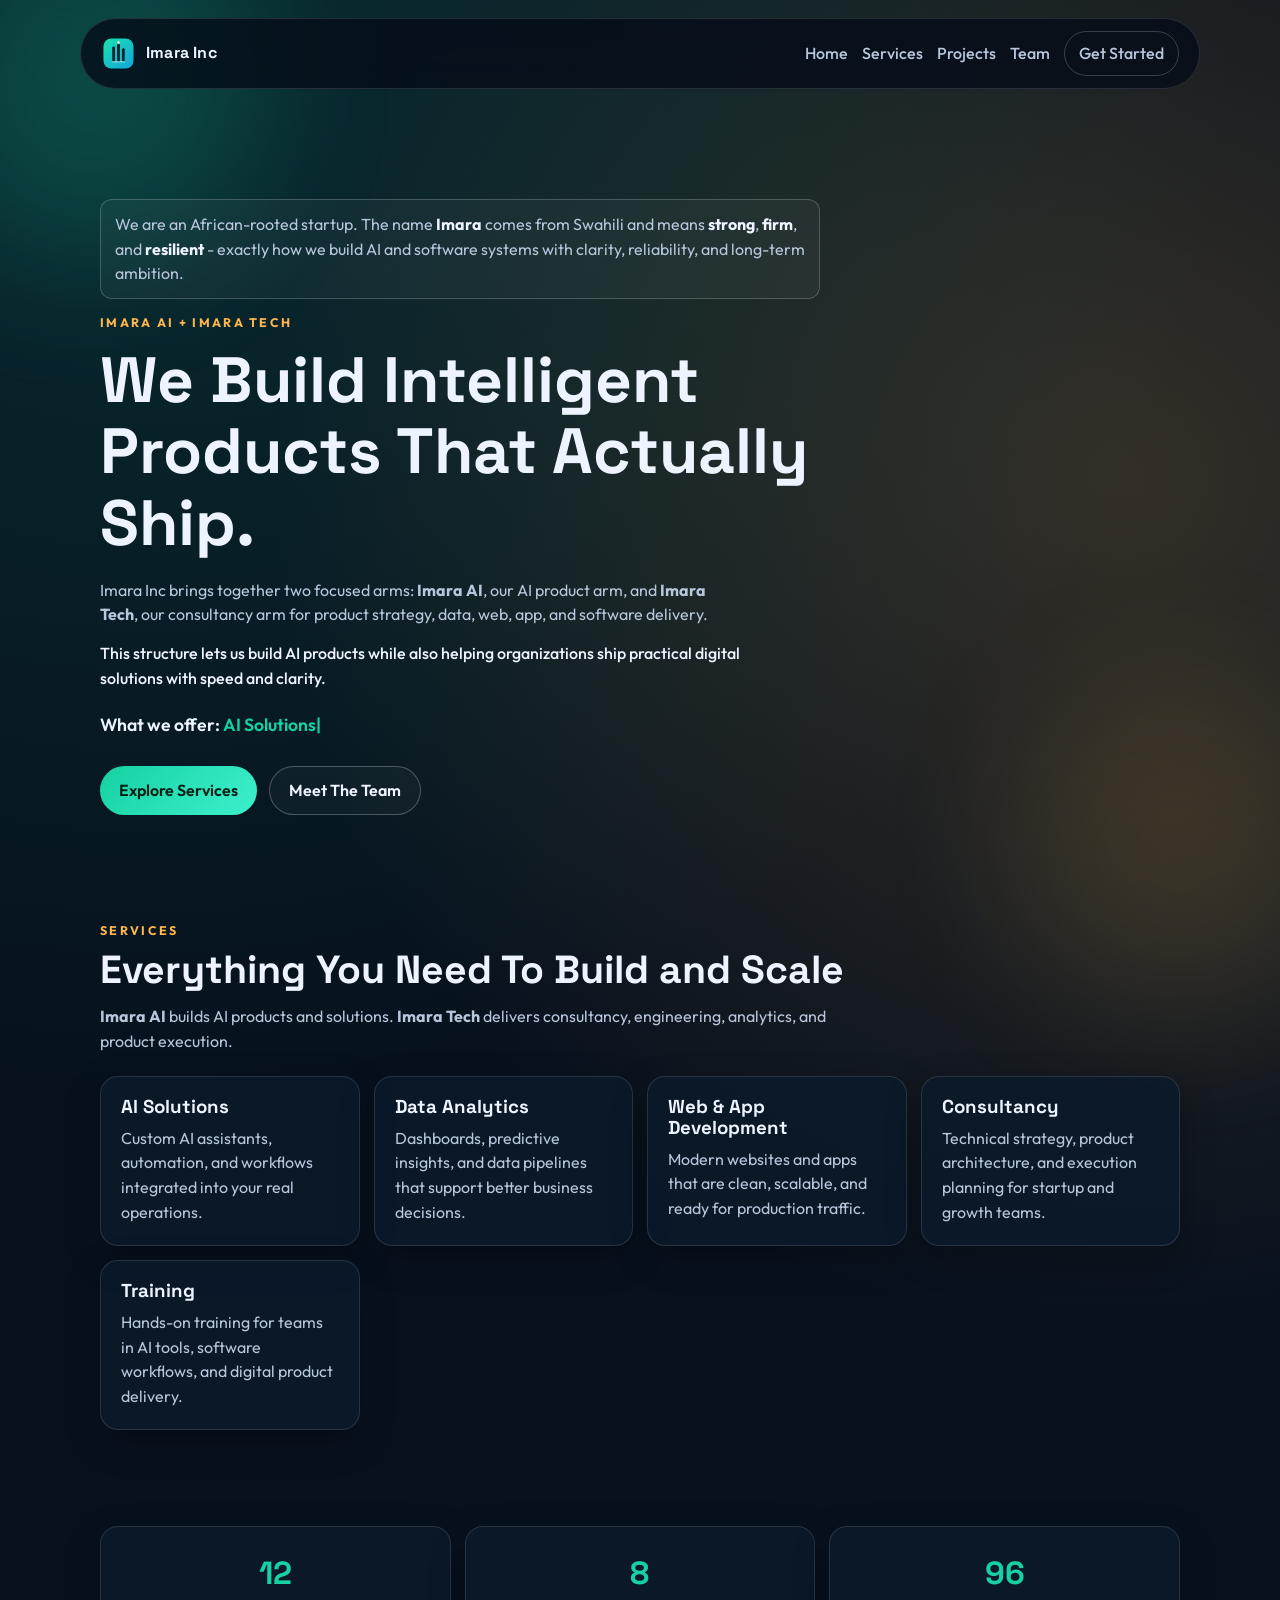
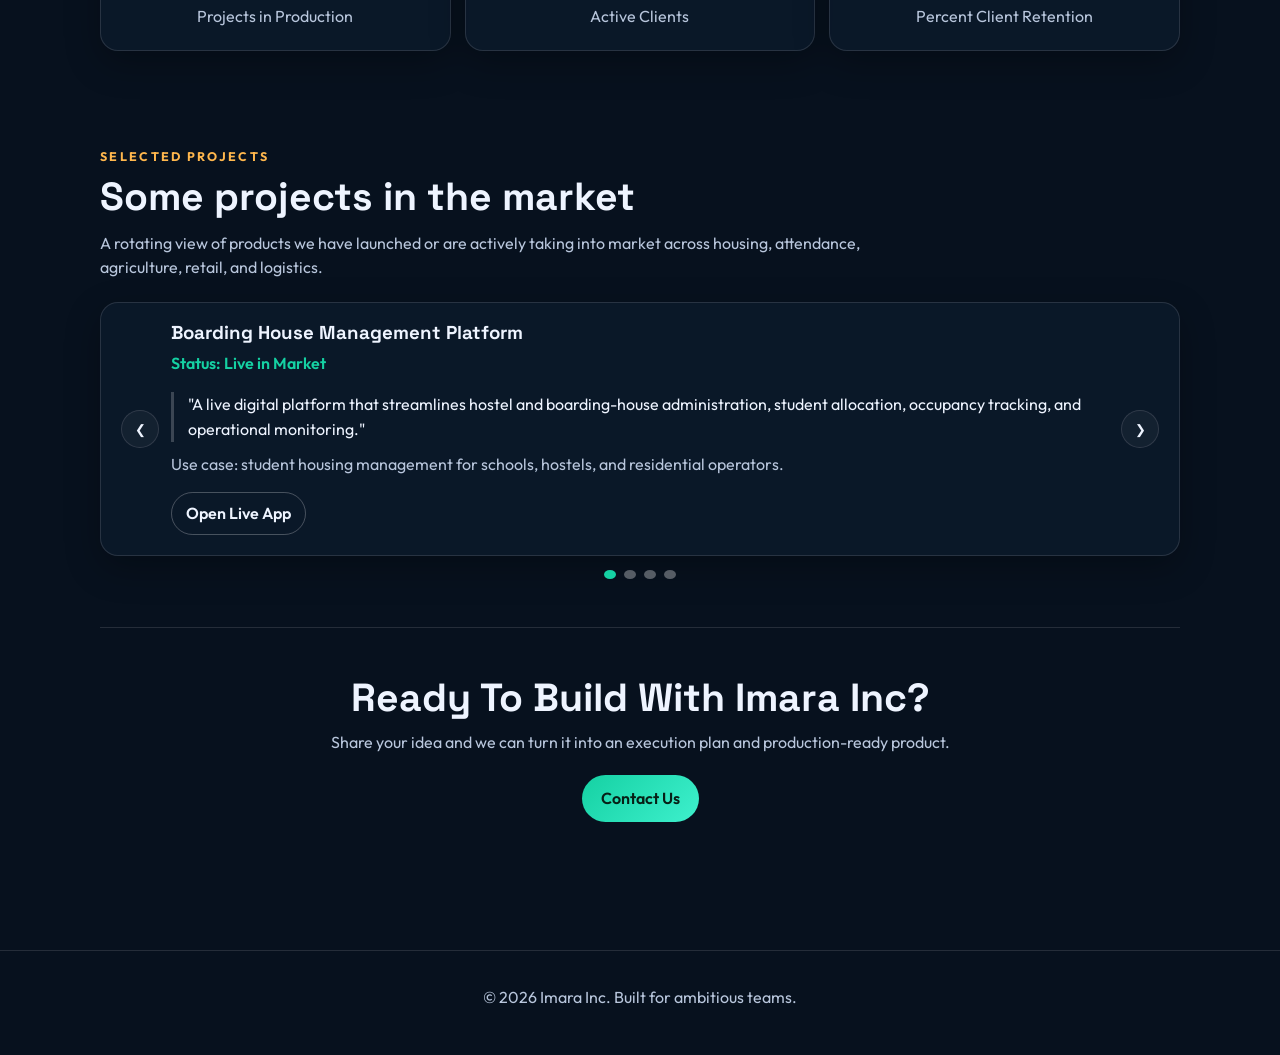
==== commit cc7f0922: "Remove Bundo AI project and refresh asset versions" ====
--- a/index.html
+++ b/index.html
@@ -8,7 +8,7 @@
   <link rel="preconnect" href="https://fonts.googleapis.com" />
   <link rel="preconnect" href="https://fonts.gstatic.com" crossorigin />
   <link href="https://fonts.googleapis.com/css2?family=Outfit:wght@400;500;600;700;800&family=Space+Grotesk:wght@500;700&display=swap" rel="stylesheet" />
-  <link rel="stylesheet" href="styles.css?v=20260306a" />
+  <link rel="stylesheet" href="styles.css?v=20260312a" />
 </head>
 <body>
   <div class="bg-orb orb-a" aria-hidden="true"></div>
@@ -132,6 +132,6 @@
     <p>&copy; <span id="year"></span> Imara Inc. Built for ambitious teams.</p>
   </footer>
 
-  <script src="script.js?v=20260306a"></script>
+  <script src="script.js?v=20260312a"></script>
 </body>
 </html>
